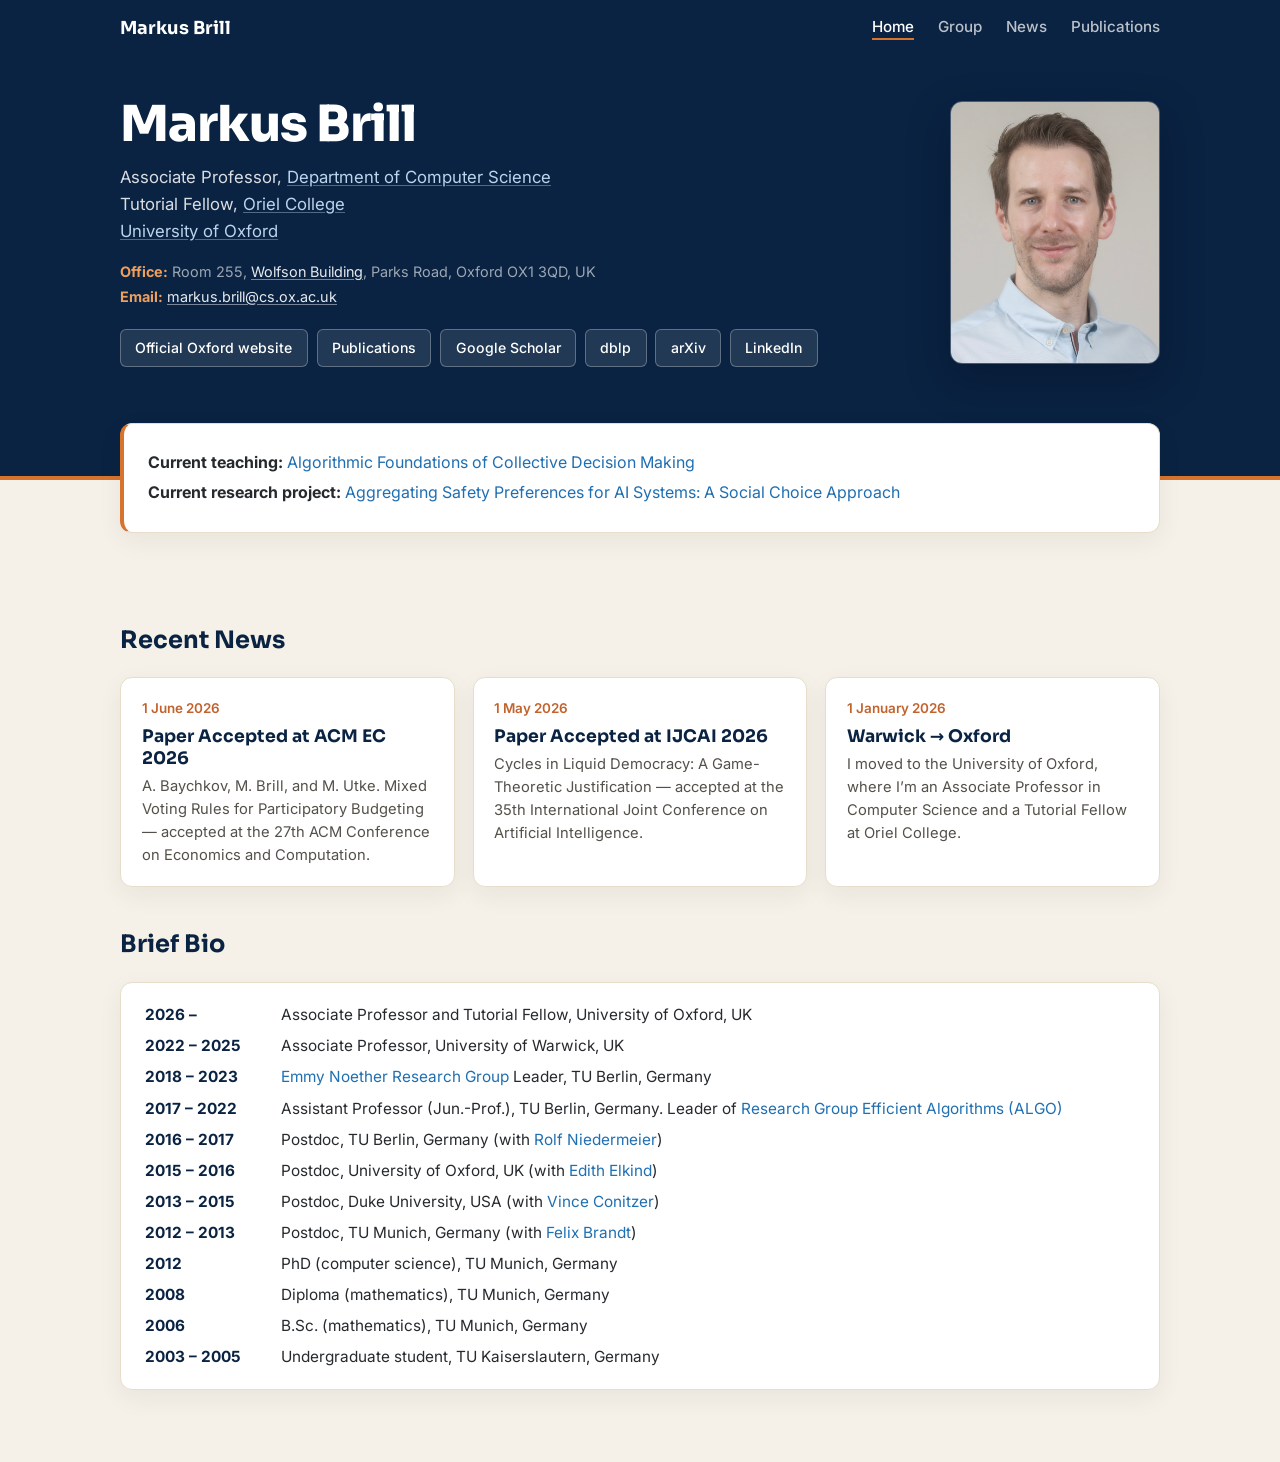
==== docs/index.html @ dfdf8397 "initial website" ====
<!DOCTYPE html>
<html lang="en">
<head>
<meta charset="utf-8">
<meta name="viewport" content="width=device-width, initial-scale=1">
<title>Markus Brill — University of Oxford</title>
<link rel="preconnect" href="https://fonts.googleapis.com"><link rel="preconnect" href="https://fonts.gstatic.com" crossorigin><link href="https://fonts.googleapis.com/css2?family=Sora:wght@600;700;800&family=Inter:wght@400;500;600&display=swap" rel="stylesheet">
<link rel="stylesheet" href="styles.css">
</head>
<body>
<nav class="navbar"><div class="nav-inner"><a class="brand" href="index.html">Markus Brill</a><div class="navlinks"><a class="active" href="index.html">Home</a><a class="" href="group.html">Group</a><a class="" href="news.html">News</a><a class="" href="publications.html">Publications</a></div></div></nav>

<header class="hero-band">
  <div class="hero-inner">
    <div class="hero-text">
      <h1>Markus Brill</h1>
      <p class="aff">Associate Professor, <a href="https://www.cs.ox.ac.uk">Department of Computer Science</a><br>
      Tutorial Fellow, <a href="https://www.oriel.ox.ac.uk">Oriel College</a><br>
      <a href="https://www.ox.ac.uk">University of Oxford</a></p>
      <p class="room"><span class="lab">Office:</span> Room 255, <a href="https://www.cs.ox.ac.uk/aboutus/directions.html">Wolfson Building</a>, Parks Road, Oxford OX1 3QD, UK</p>
      <p class="email"><span class="lab">Email:</span> <a href="mailto:markus.brill@cs.ox.ac.uk">markus.brill@cs.ox.ac.uk</a></p>
      <div class="chips">
        <a href="https://www.cs.ox.ac.uk/people/markus.brill/">Official Oxford website</a>
        <a href="publications.html">Publications</a>
        <a href="http://scholar.google.de/citations?user=LeFkVsYAAAAJ&amp;hl=de">Google Scholar</a>
        <a href="http://dblp.uni-trier.de/pers/hd/b/Brill:Markus">dblp</a>
        <a href="https://arxiv.org/search/?query=Brill%2C+Markus&amp;searchtype=all&amp;abstracts=show&amp;order=-announced_date_first&amp;size=50">arXiv</a>
        <a href="https://www.linkedin.com/in/markus-brill-9b841439/">LinkedIn</a>
      </div>
    </div>
    <img class="hero-photo" src="assets/images/home/markus.jpg" alt="Markus Brill">
  </div>
</header>

<section class="current-seam"><div class="current-inner">
  <div class="card current">
    <p><strong>Current teaching:</strong> <a href="https://www.cs.ox.ac.uk/teaching/courses/AFCDM/">Algorithmic Foundations of Collective Decision Making</a></p>
    <p><strong>Current research project:</strong> <a href="https://sites.google.com/view/sc4ai/projects/aspai">Aggregating Safety Preferences for AI Systems: A Social Choice Approach</a></p>
  </div>
</div></section>

<main class="wrap">
  <h2>Recent News</h2>
  <div class="news">
    <article>
      <span class="date">1 June 2026</span>
      <h3><a href="news.html">Paper Accepted at ACM EC 2026</a></h3>
      <p>A. Baychkov, M. Brill, and M. Utke. Mixed Voting Rules for Participatory Budgeting — accepted at the 27th ACM Conference on Economics and Computation.</p>
    </article>
    <article>
      <span class="date">1 May 2026</span>
      <h3><a href="news.html">Paper Accepted at IJCAI 2026</a></h3>
      <p>Cycles in Liquid Democracy: A Game-Theoretic Justification — accepted at the 35th International Joint Conference on Artificial Intelligence.</p>
    </article>
    <article>
      <span class="date">1 January 2026</span>
      <h3><a href="news.html">Warwick → Oxford</a></h3>
      <p>I moved to the University of Oxford, where I’m an Associate Professor in Computer Science and a Tutorial Fellow at Oriel College.</p>
    </article>
  </div>

  <h2>Brief Bio</h2>
  <div class="card">
    <ul class="bio">
      <li><span class="yrs">2026 –</span><span>Associate Professor and Tutorial Fellow, University of Oxford, UK</span></li>
      <li><span class="yrs">2022 – 2025</span><span>Associate Professor, University of Warwick, UK</span></li>
      <li><span class="yrs">2018 – 2023</span><span><a href="fid.html">Emmy Noether Research Group</a> Leader, TU Berlin, Germany</span></li>
      <li><span class="yrs">2017 – 2022</span><span>Assistant Professor (Jun.-Prof.), TU Berlin, Germany. Leader of <a href="https://www.tu.berlin/en/algo">Research Group Efficient Algorithms (ALGO)</a></span></li>
      <li><span class="yrs">2016 – 2017</span><span>Postdoc, TU Berlin, Germany (with <a href="https://www.tu.berlin/akt/ueber-uns/leitung/rolf-niedermeier">Rolf Niedermeier</a>)</span></li>
      <li><span class="yrs">2015 – 2016</span><span>Postdoc, University of Oxford, UK (with <a href="https://www.cs.ox.ac.uk/people/edith.elkind/">Edith Elkind</a>)</span></li>
      <li><span class="yrs">2013 – 2015</span><span>Postdoc, Duke University, USA (with <a href="http://www.cs.duke.edu/~conitzer/">Vince Conitzer</a>)</span></li>
      <li><span class="yrs">2012 – 2013</span><span>Postdoc, TU Munich, Germany (with <a href="http://dss.in.tum.de/staff/brandt.html">Felix Brandt</a>)</span></li>
      <li><span class="yrs">2012</span><span>PhD (computer science), TU Munich, Germany</span></li>
      <li><span class="yrs">2008</span><span>Diploma (mathematics), TU Munich, Germany</span></li>
      <li><span class="yrs">2006</span><span>B.Sc. (mathematics), TU Munich, Germany</span></li>
      <li><span class="yrs">2003 – 2005</span><span>Undergraduate student, TU Kaiserslautern, Germany</span></li>
    </ul>
  </div>
</main>
</body>
</html>
---- docs/styles.css ----
/* ===========================================================================
   markus-brill.de — "Banner Navy" theme (plain static HTML)
   navy = structure/identity · orange = current/news · blue = links.
   Background warm cream, never white. Headings: Sora. Body: Inter.
   Fonts are loaded via a <link> in each page's <head>.
   =========================================================================== */

:root {
  --navy: #0A2342;
  --orange: #D6742E;
  --orange-text: #C2622D;   /* orange on light backgrounds */
  --orange-lt: #EE9F5C;     /* orange on the navy banner */
  --blue: #1f6fb2;          /* links */
  --cream: #F5F1E8;
  --card: #ffffff;
  --ink: #262a2e;
  --muted: #6f6757;
  --line: #e7ddcb;
  --soft: #f3eee3;
}

* { box-sizing: border-box; margin: 0; padding: 0; }
img { max-width: 100%; display: block; }
ul { list-style: none; }

body {
  background: var(--cream);
  color: var(--ink);
  font-family: Inter, system-ui, -apple-system, sans-serif;
  font-size: 16px;
  line-height: 1.62;
  -webkit-font-smoothing: antialiased;
}

a { color: var(--blue); text-decoration: none; }
a:hover { text-decoration: underline; }

/* ---- Navbar (navy, brand left, links right) ------------------------------- */
.navbar { background: var(--navy); }
.nav-inner {
  max-width: 1080px; margin: 0 auto; padding: 1.05rem 1.25rem;
  display: flex; justify-content: space-between; align-items: center; gap: 1rem;
}
.brand { font: 700 1.12rem Sora, system-ui, sans-serif; color: #fff; }
.brand:hover { text-decoration: none; color: #fff; }
.navlinks { display: flex; gap: 1.5rem; flex-wrap: wrap; }
.navlinks a { color: rgba(255,255,255,.72); font: 500 0.95rem Inter, sans-serif; }
.navlinks a:hover { color: #fff; text-decoration: none; }
.navlinks a.active { color: #fff; border-bottom: 2px solid var(--orange); padding-bottom: 2px; }

/* ---- Headings & content links --------------------------------------------- */
h1, h2, h3, h4 { font-family: Sora, system-ui, sans-serif; color: var(--navy); }
h1 { font-weight: 800; letter-spacing: -0.02em; }
h2 { font-weight: 700; font-size: 1.5rem; margin: 2.4rem 0 1.1rem; }
/* Publications page only: section headings in blue, with a back-to-top arrow */
.pubs h2 { color: var(--blue); display: flex; align-items: baseline; justify-content: space-between; gap: 1rem; }
.toplink { font-size: 0.85rem; font-weight: 600; color: var(--muted); text-decoration: none; }
.toplink:hover { color: var(--orange-text); text-decoration: none; }
h3 { font-weight: 700; }

/* ---- Content wrapper ------------------------------------------------------- */
.wrap { max-width: 1080px; margin: 0 auto; padding: 1.6rem 1.25rem 4.5rem; }
.wrap p { margin: 0.7rem 0; }
/* Lists in content (non-publications): orange square bullets, spaced entries. */
.wrap:not(.pubs) ul:not(.bio) { list-style: none; padding-left: 0; margin: 0.6rem 0 1.4rem; }
.wrap:not(.pubs) ul:not(.bio) li { position: relative; padding-left: 1.3em; margin: 0 0 0.85rem; line-height: 1.6; }
.wrap:not(.pubs) ul:not(.bio) li::before { content: ""; position: absolute; left: 0; top: 0.5em; width: 0.5em; height: 0.5em; background: var(--orange-text); }

/* Publications page: each entry is a card; conference cards carry a venue badge. */
.pubs ul { list-style: none; padding-left: 0; margin: 0.4rem 0 1.8rem; }
.pubs li {
  background: var(--card); border: 1px solid var(--line); border-left: 3px solid var(--orange);
  border-radius: 8px; padding: 0.85rem 1.05rem; margin: 0 0 0.7rem;
  box-shadow: 0 3px 10px rgba(40,40,40,.04); line-height: 1.55;
}
.pub-tags { display: flex; flex-wrap: wrap; gap: 0.4rem; margin: 0 0 0.5rem; }
.pub-badge {
  display: inline-block; background: var(--navy); color: #fff;
  font: 700 0.72rem Sora, system-ui, sans-serif; letter-spacing: 0.02em;
  padding: 0.12rem 0.55rem; border-radius: 5px;
}
.pub-badge.new { background: var(--orange); }

/* Publications top: profile links (blue, external ↗) + section jumps (orange) */
.pub-top { margin: 0.4rem 0 1.8rem; }
.pub-top .cap { font-size: 0.78rem; font-weight: 600; text-transform: uppercase; letter-spacing: 0.08em; color: var(--muted); margin: 1rem 0 0.5rem; }
.pub-top .cap:first-child { margin-top: 0; }
.link-row { display: flex; flex-wrap: wrap; gap: 0.55rem; }
.link-row a { display: inline-flex; align-items: center; gap: 0.4em; padding: 0.42rem 0.9rem; border-radius: 999px; font-weight: 600; font-size: 0.92rem; border: 1.5px solid; }
.link-row.ext a { border-color: var(--orange); color: var(--orange-text); }
.link-row.ext a:hover { background: #fbeee3; text-decoration: none; }
.link-row.int a { border-color: var(--blue); color: var(--blue); }
.link-row.int a:hover { background: #eaf2fa; text-decoration: none; }
.link-row .ar { font-size: 0.85em; }

/* Reference-link pills at the end of publication entries (link / pdf / arXiv …) */
a.ref { display: inline-block; background: var(--blue); color: #fff; font-size: 0.78rem; font-weight: 600;
  line-height: 1.45; padding: 0.05rem 0.5rem; border-radius: 5px; margin: 0 0.18rem 0.18rem 0;
  text-decoration: none; vertical-align: baseline; }
a.ref:hover { background: #18567f; color: #fff; text-decoration: none; }
.wrap img { border-radius: 8px; margin: 1rem 0; }
/* Small right-floated thumbnail for legacy page images (fid, workshop) */
.wrap img.page-thumb { float: right; width: 200px; max-width: 40%; margin: 0.25rem 0 1rem 1.75rem; border: 1px solid var(--line); }

/* ===========================================================================
   Homepage hero (full-width navy band, flush under the navbar)
   =========================================================================== */
.hero-band { background: var(--navy); color: #fff; }
.hero-inner {
  max-width: 1080px; margin: 0 auto; padding: 2.6rem 1.25rem 2rem;
  display: grid; grid-template-columns: minmax(0, 1fr) 210px; gap: 2.4rem; align-items: center;
}
.hero-band h1 { color: #fff; font-size: 3.1rem; line-height: 1.05; margin: 0 0 0.85rem; }
.hero-band .aff { color: rgba(255,255,255,.85); line-height: 1.62; font-size: 1.05rem; margin-bottom: 0.9rem; }
.hero-band .aff a { color: #bcd4ec; text-decoration: underline; text-decoration-color: rgba(188,212,236,.4); text-underline-offset: 2px; }
.hero-band .aff a:hover { color: #fff; text-decoration-color: #fff; }
.hero-band .room, .hero-band .email { color: rgba(255,255,255,.6); font-size: 0.9rem; margin: 0.1rem 0; }
.hero-band .email { margin-bottom: 1.3rem; }
.hero-band .lab { color: var(--orange-lt); font-weight: 700; }
.hero-band .room a, .hero-band .email a { color: rgba(255,255,255,.9); text-decoration: underline; text-decoration-color: rgba(255,255,255,.45); text-underline-offset: 2px; }
.hero-band .room a:hover, .hero-band .email a:hover { color: #fff; text-decoration-color: #fff; }
.hero-photo {
  width: 210px; aspect-ratio: 4 / 5; object-fit: cover; object-position: center 18%;
  border-radius: 12px; border: 1px solid rgba(255,255,255,.25); box-shadow: 0 16px 40px rgba(5,15,35,.4);
}
.chips { display: flex; flex-wrap: wrap; gap: 0.55rem; }
.chips a {
  background: rgba(255,255,255,.1); border: 1px solid rgba(255,255,255,.28); color: #fff;
  padding: 0.42rem 0.9rem; border-radius: 6px; font-size: 0.88rem; font-weight: 500; transition: .15s;
}
.chips a:hover { background: rgba(214,116,46,.9); border-color: var(--orange); text-decoration: none; }

/* ---- Seam band: current card straddles the navy/cream boundary ------------ */
.current-seam {
  padding: 1.5rem 0;
  background: linear-gradient(to bottom,
    var(--navy) calc(50% - 2px),
    var(--orange) calc(50% - 2px),
    var(--orange) calc(50% + 2px),
    var(--cream) calc(50% + 2px));
}
.current-inner { max-width: 1080px; margin: 0 auto; padding: 0 1.25rem; }
.card {
  background: var(--card); border: 1px solid var(--line); border-radius: 12px;
  box-shadow: 0 8px 26px rgba(40,40,40,.06); padding: 1.3rem 1.5rem;
}
.current { border-left: 4px solid var(--orange); }
.current p { margin: 0.3rem 0; }

/* ---- Homepage "Recent News": three cards side by side --------------------- */
.news { display: grid; grid-template-columns: repeat(3, 1fr); gap: 1.1rem; margin-top: 0.4rem; }
.news article {
  background: var(--card); border: 1px solid var(--line); border-radius: 12px;
  box-shadow: 0 8px 26px rgba(40,40,40,.06); padding: 1.2rem 1.3rem;
}
.news .date { color: var(--orange-text); font-size: 0.84rem; font-weight: 600; display: block; margin-bottom: 0.35rem; }
.news h3 { font: 700 1.08rem Sora, system-ui, sans-serif; color: var(--navy); margin: 0 0 0.4rem; }
.news h3 a { color: var(--navy); }
.news p { font-size: 0.92rem; color: #54504a; line-height: 1.55; margin: 0; }

/* ---- Brief bio (year | description grid) ---------------------------------- */
.bio { display: grid; gap: 0.5rem; }
.bio li { display: grid; grid-template-columns: 120px 1fr; gap: 1rem; font-size: 0.96rem; line-height: 1.5; }
.yrs { font-weight: 700; color: var(--navy); white-space: nowrap; }

/* ===========================================================================
   Inner-page title banner (slim navy band, orange underline)
   =========================================================================== */
.page-head { background: var(--navy); border-bottom: 4px solid var(--orange); }
.page-head-inner { max-width: 1080px; margin: 0 auto; padding: 1.7rem 1.25rem; }
.page-head h1 { color: #fff; font: 700 2.3rem/1.05 Sora, system-ui, sans-serif; letter-spacing: -0.01em; }

/* ===========================================================================
   News page (one page, all items, newest first)
   =========================================================================== */
.news-item {
  display: grid; grid-template-columns: minmax(0, 1fr) auto; gap: 1.25rem 1.5rem;
  align-items: start; padding: 1.5rem 0 1.7rem; border-bottom: 1px solid var(--line);
}
.news-main h2 { margin: 0 0 0.15rem; font-size: 1.3rem; }
.news-main > p:first-of-type { margin: 0 0 0.6rem; color: var(--orange-text); font-weight: 600; }
.news-aside { display: flex; flex-wrap: wrap; justify-content: flex-end; align-content: flex-start; gap: 0.65rem; padding-top: 0.4rem; max-width: 440px; }
.news-aside p { display: flex; flex-wrap: wrap; justify-content: flex-end; gap: 0.65rem; margin: 0; }
.news-aside img { width: auto; max-width: 210px; max-height: 110px; object-fit: contain; margin: 0; }
.news-aside img.large, .news-aside .large img { max-width: 420px; max-height: 220px; }

/* ===========================================================================
   Group page
   =========================================================================== */
.people-grid { display: grid; grid-template-columns: repeat(auto-fit, minmax(180px, 1fr)); gap: 1.5rem; margin: 1rem 0 2rem; }
.person-card { text-align: center; }
.person-card img { width: 100%; aspect-ratio: 1 / 1; object-fit: cover; border: 1px solid var(--line); border-radius: 10px; margin: 0 0 0.75rem; }
.person-card p { margin: 0.25rem 0; }

/* ---- Responsive ----------------------------------------------------------- */
@media (max-width: 720px) {
  .hero-inner { grid-template-columns: 1fr; gap: 1.5rem; }
  .hero-photo { order: -1; width: 170px; }
  .hero-band h1 { font-size: 2.5rem; }
  .news { grid-template-columns: 1fr; }
  .news-item { grid-template-columns: 1fr; gap: 0.75rem; }
  .news-aside, .news-aside p { justify-content: flex-start; }
  .news-aside img { max-width: 150px; }
  .news-aside img.large, .news-aside .large img { max-width: 70vw; max-height: none; }
  .bio li { grid-template-columns: 1fr; gap: 0.1rem; }
  .wrap img.page-thumb { float: none; width: 60%; margin: 1rem 0; }
}
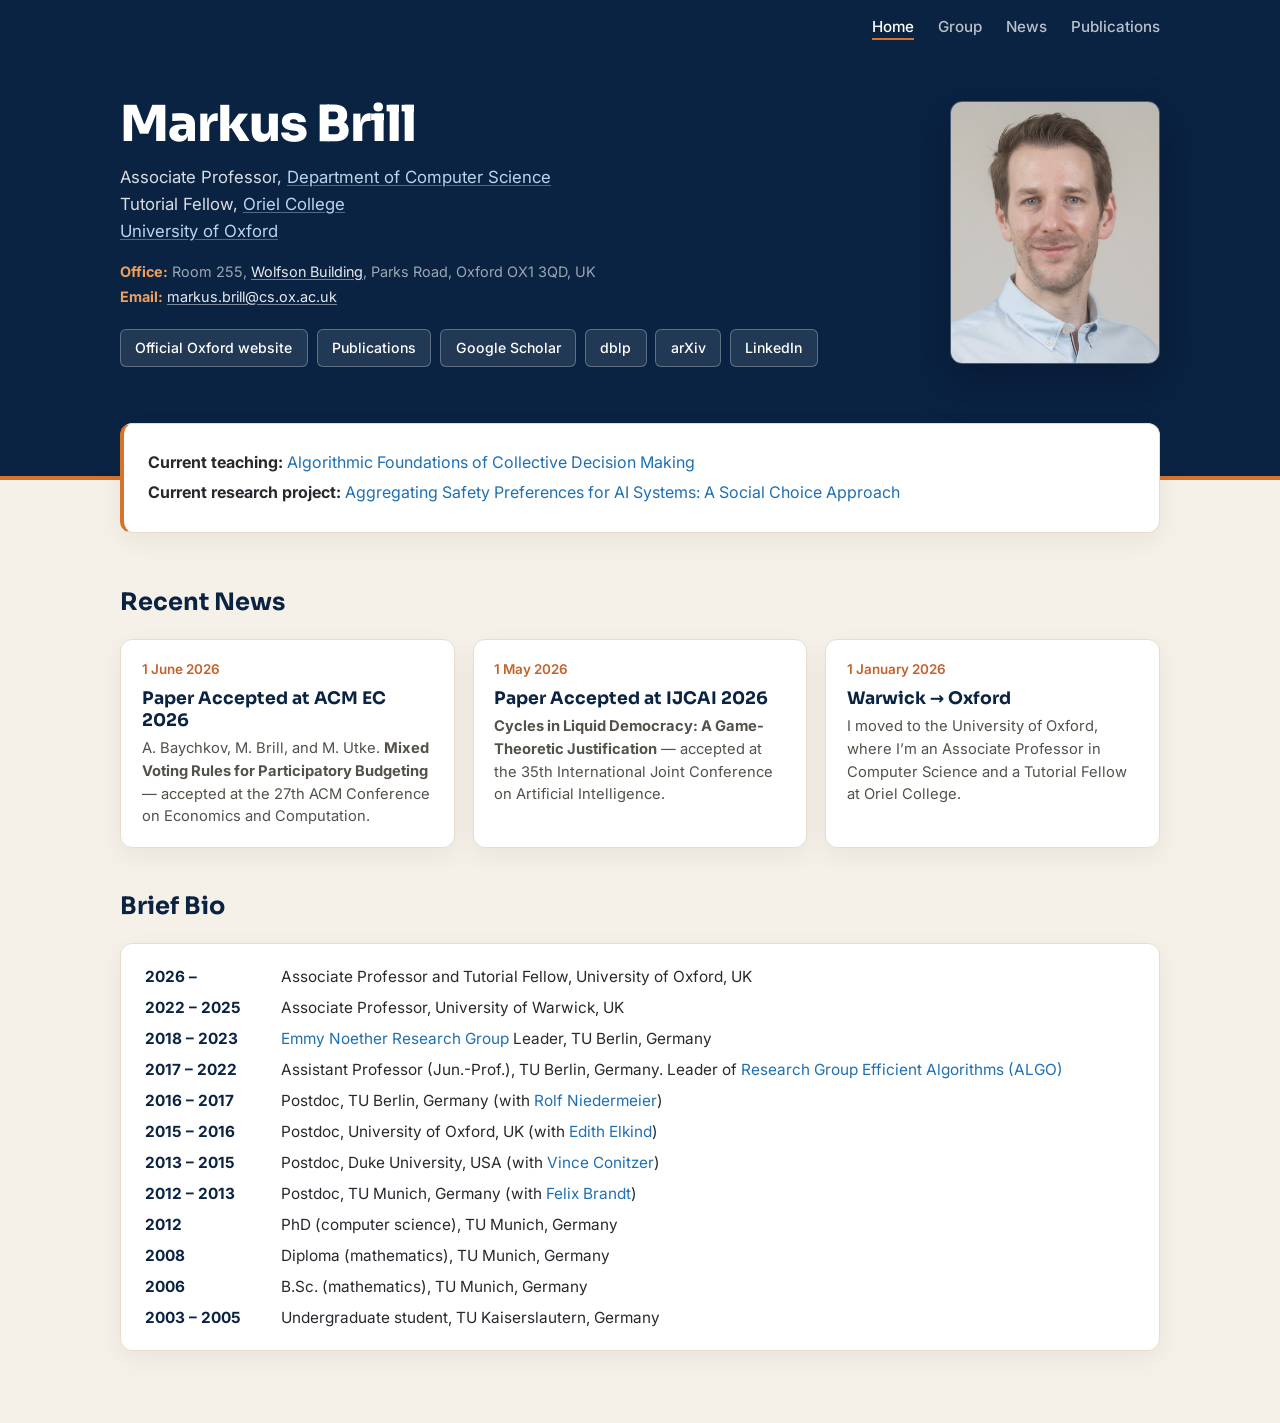
==== commit eb8f8ee2: "update" ====
--- a/docs/index.html
+++ b/docs/index.html
@@ -6,9 +6,12 @@
 <title>Markus Brill — University of Oxford</title>
 <link rel="preconnect" href="https://fonts.googleapis.com"><link rel="preconnect" href="https://fonts.gstatic.com" crossorigin><link href="https://fonts.googleapis.com/css2?family=Sora:wght@600;700;800&family=Inter:wght@400;500;600&display=swap" rel="stylesheet">
 <link rel="stylesheet" href="styles.css">
+<link rel="icon" href="favicon.ico" sizes="any">
+<link rel="icon" href="favicon.svg" type="image/svg+xml">
+<link rel="apple-touch-icon" href="apple-touch-icon.png">
 </head>
 <body>
-<nav class="navbar"><div class="nav-inner"><a class="brand" href="index.html">Markus Brill</a><div class="navlinks"><a class="active" href="index.html">Home</a><a class="" href="group.html">Group</a><a class="" href="news.html">News</a><a class="" href="publications.html">Publications</a></div></div></nav>
+<nav class="navbar"><div class="nav-inner nav-inner--home"><div class="navlinks"><a class="active" href="index.html">Home</a><a class="" href="group.html">Group</a><a class="" href="news.html">News</a><a class="" href="publications.html">Publications</a></div></div></nav>
 
 <header class="hero-band">
   <div class="hero-inner">
@@ -45,12 +48,12 @@
     <article>
       <span class="date">1 June 2026</span>
       <h3><a href="news.html">Paper Accepted at ACM EC 2026</a></h3>
-      <p>A. Baychkov, M. Brill, and M. Utke. Mixed Voting Rules for Participatory Budgeting — accepted at the 27th ACM Conference on Economics and Computation.</p>
+      <p>A. Baychkov, M. Brill, and M. Utke. <strong>Mixed Voting Rules for Participatory Budgeting</strong> — accepted at the 27th ACM Conference on Economics and Computation.</p>
     </article>
     <article>
       <span class="date">1 May 2026</span>
       <h3><a href="news.html">Paper Accepted at IJCAI 2026</a></h3>
-      <p>Cycles in Liquid Democracy: A Game-Theoretic Justification — accepted at the 35th International Joint Conference on Artificial Intelligence.</p>
+      <p><strong>Cycles in Liquid Democracy: A Game-Theoretic Justification</strong> — accepted at the 35th International Joint Conference on Artificial Intelligence.</p>
     </article>
     <article>
       <span class="date">1 January 2026</span>
--- a/docs/styles.css
+++ b/docs/styles.css
@@ -47,6 +47,8 @@
 .navlinks a { color: rgba(255,255,255,.72); font: 500 0.95rem Inter, sans-serif; }
 .navlinks a:hover { color: #fff; text-decoration: none; }
 .navlinks a.active { color: #fff; border-bottom: 2px solid var(--orange); padding-bottom: 2px; }
+/* Homepage omits the brand (name already shown in the hero); keep links right-aligned */
+.nav-inner--home { justify-content: flex-end; }
 
 /* ---- Headings & content links --------------------------------------------- */
 h1, h2, h3, h4 { font-family: Sora, system-ui, sans-serif; color: var(--navy); }
@@ -147,6 +149,10 @@
 .current { border-left: 4px solid var(--orange); }
 .current p { margin: 0.3rem 0; }
 
+/* Tighten the gap between the current-teaching card and "Recent News" (homepage only) */
+.current-seam + main { padding-top: 0.6rem; }
+.current-seam + main > h2:first-child { margin-top: 1rem; }
+
 /* ---- Homepage "Recent News": three cards side by side --------------------- */
 .news { display: grid; grid-template-columns: repeat(3, 1fr); gap: 1.1rem; margin-top: 0.4rem; }
 .news article {
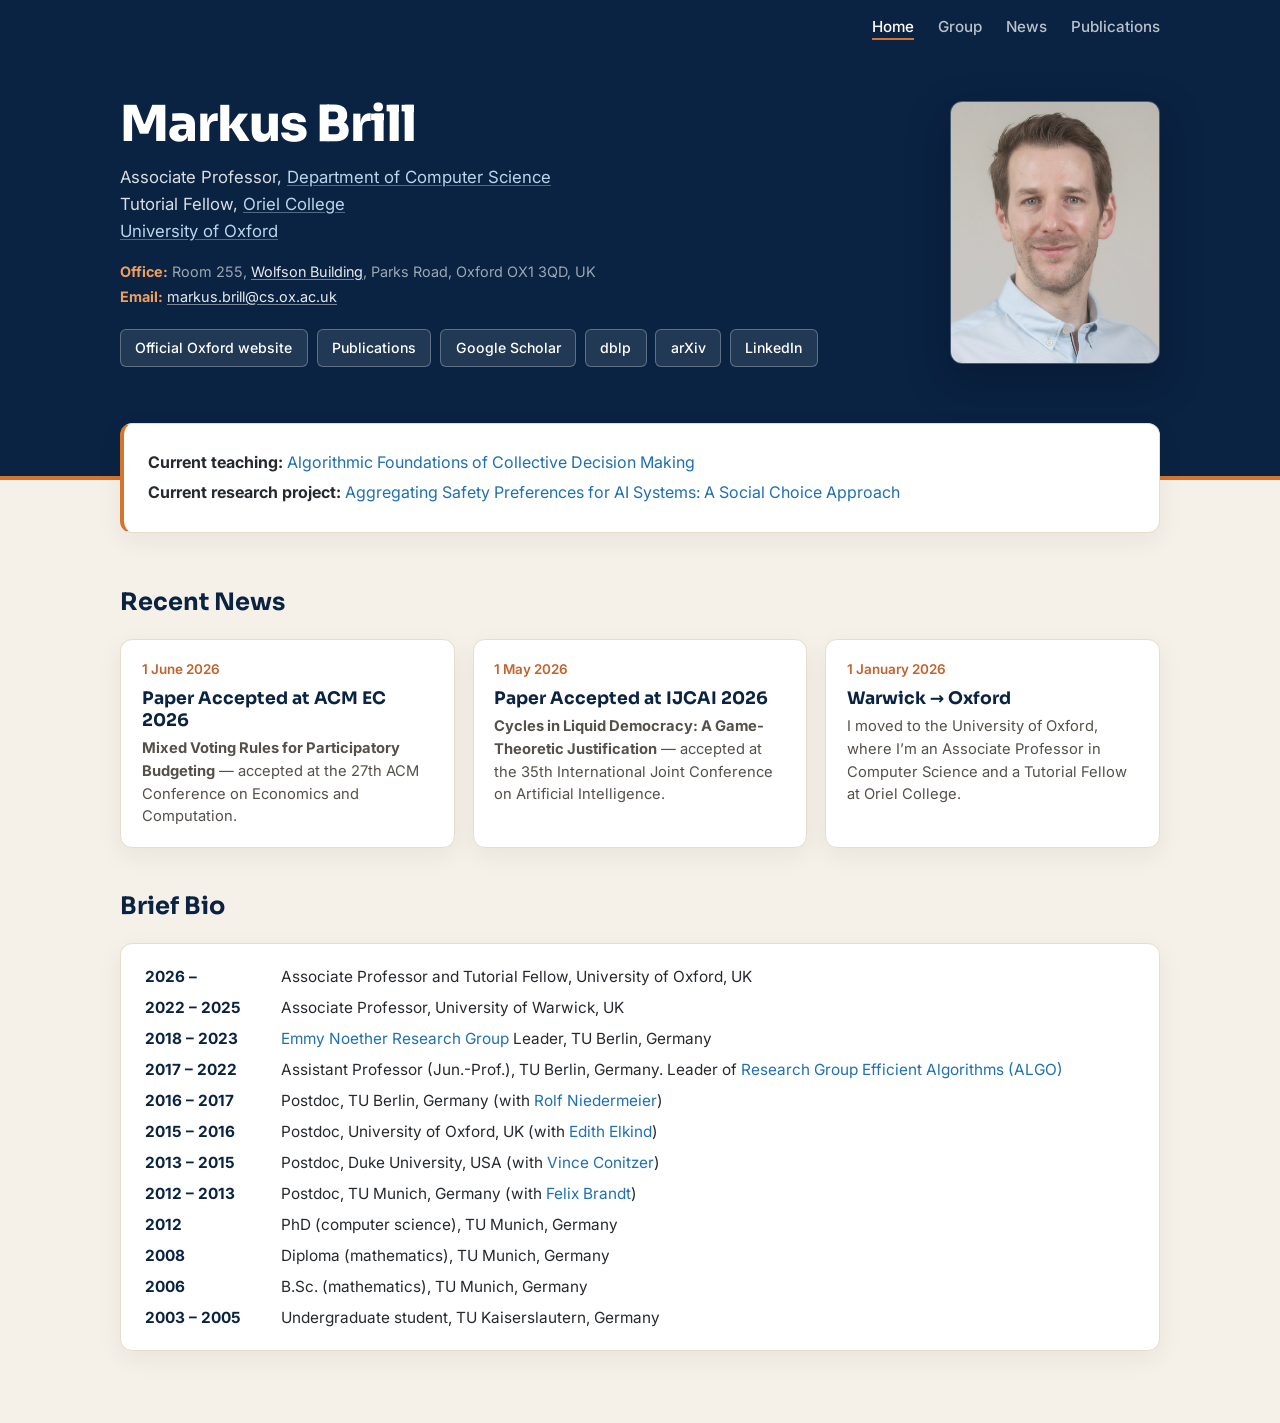
==== commit 0204c3d1: "update" ====
--- a/docs/index.html
+++ b/docs/index.html
@@ -48,7 +48,7 @@
     <article>
       <span class="date">1 June 2026</span>
       <h3><a href="news.html">Paper Accepted at ACM EC 2026</a></h3>
-      <p>A. Baychkov, M. Brill, and M. Utke. <strong>Mixed Voting Rules for Participatory Budgeting</strong> — accepted at the 27th ACM Conference on Economics and Computation.</p>
+      <p><strong>Mixed Voting Rules for Participatory Budgeting</strong> — accepted at the 27th ACM Conference on Economics and Computation.</p>
     </article>
     <article>
       <span class="date">1 May 2026</span>
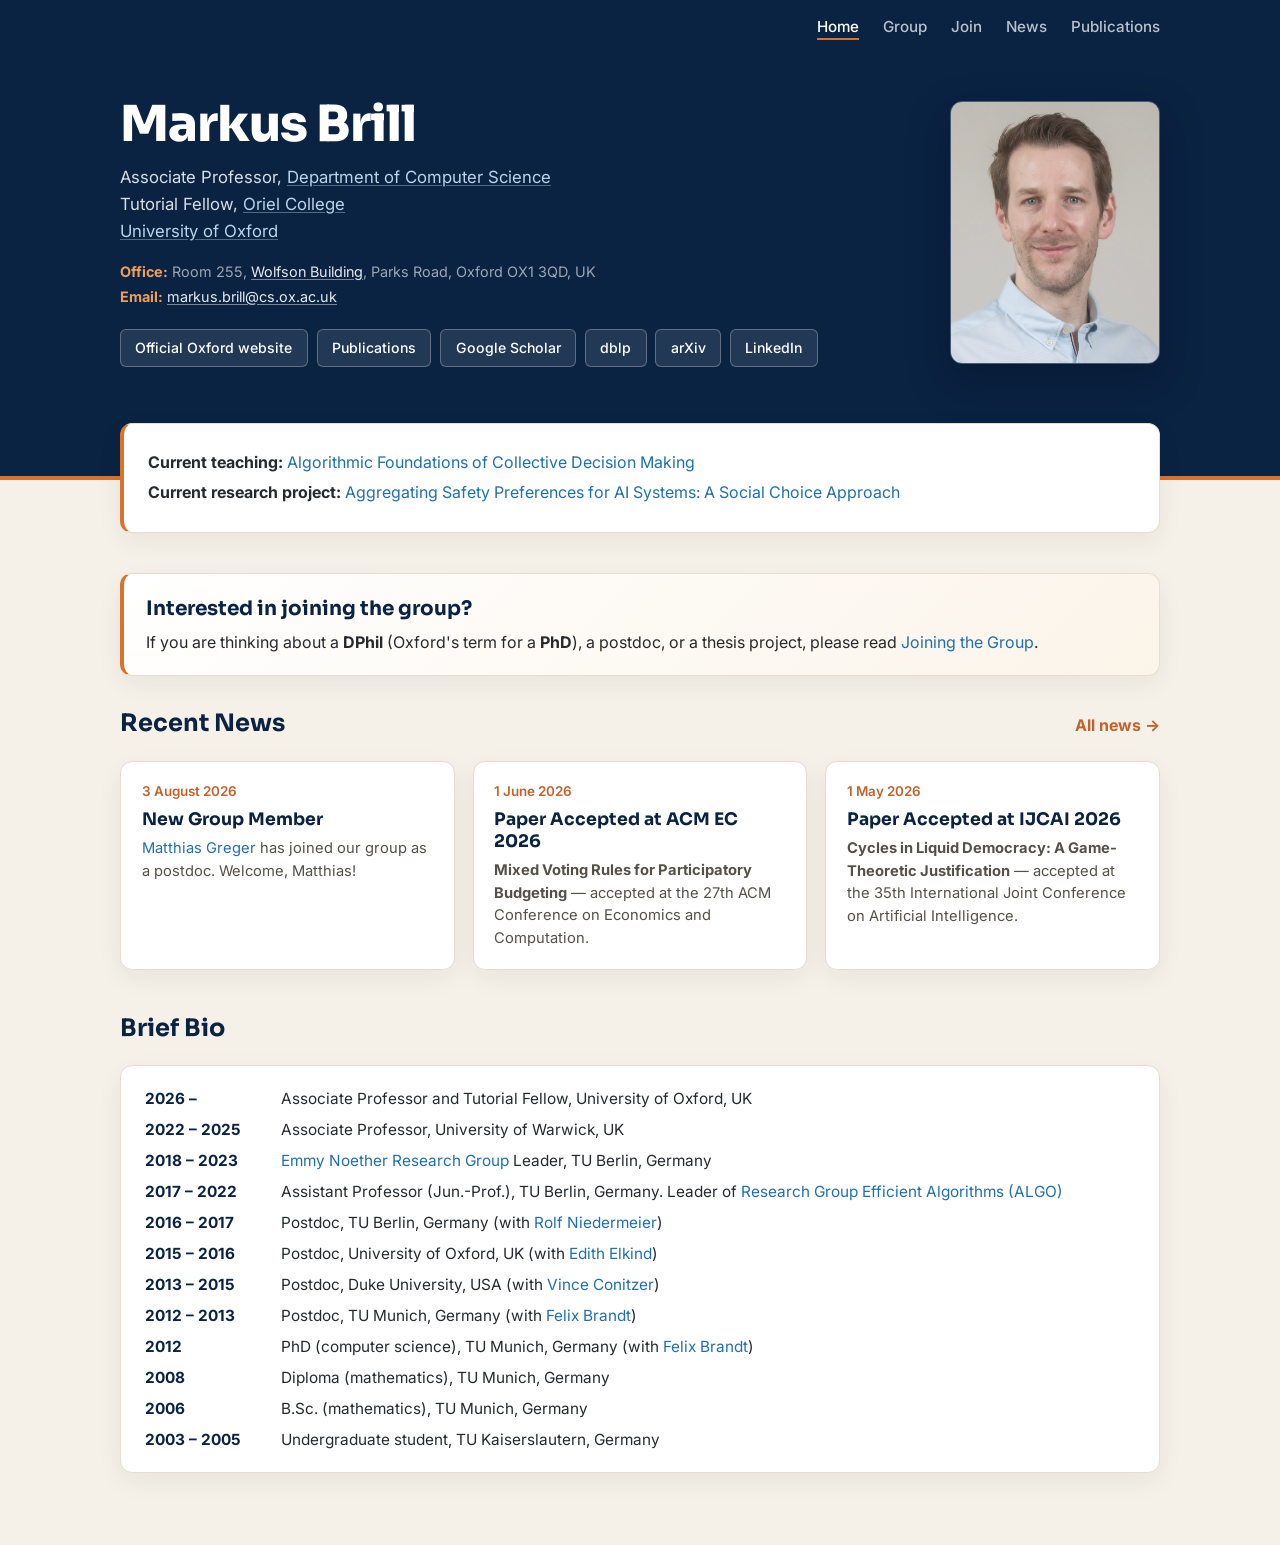
==== commit 39895cae: "update (join page)" ====
--- a/docs/index.html
+++ b/docs/index.html
@@ -11,7 +11,7 @@
 <link rel="apple-touch-icon" href="apple-touch-icon.png">
 </head>
 <body>
-<nav class="navbar"><div class="nav-inner nav-inner--home"><div class="navlinks"><a class="active" href="index.html">Home</a><a class="" href="group.html">Group</a><a class="" href="news.html">News</a><a class="" href="publications.html">Publications</a></div></div></nav>
+<nav class="navbar"><div class="nav-inner nav-inner--home"><div class="navlinks"><a class="active" href="index.html">Home</a><a class="" href="group.html">Group</a><a class="" href="join.html">Join</a><a class="" href="news.html">News</a><a class="" href="publications.html">Publications</a></div></div></nav>
 
 <header class="hero-band">
   <div class="hero-inner">
@@ -43,8 +43,22 @@
 </div></section>
 
 <main class="wrap">
-  <h2>Recent News</h2>
+  <section class="join-callout" aria-labelledby="join-home-title">
+    <div>
+      <h2 id="join-home-title">Interested in joining the group?</h2>
+      <p>If you are thinking about a <strong>DPhil</strong> (Oxford's term for a <strong>PhD</strong>), a postdoc, or a thesis project, please read <a href="join.html">Joining the Group</a>.</p>
+    </div>
+  </section>
+  <div class="section-heading-row">
+    <h2>Recent News</h2>
+    <a class="news-archive-link" href="news.html">All news <span aria-hidden="true">→</span></a>
+  </div>
   <div class="news">
+    <article>
+      <span class="date">3 August 2026</span>
+      <h3><a href="news.html#new-group-member-matthias-greger">New Group Member</a></h3>
+      <p><a href="https://matthias-greger.de">Matthias Greger</a> has joined our group as a postdoc. Welcome, Matthias!</p>
+    </article>
     <article>
       <span class="date">1 June 2026</span>
       <h3><a href="news.html">Paper Accepted at ACM EC 2026</a></h3>
@@ -54,11 +68,6 @@
       <span class="date">1 May 2026</span>
       <h3><a href="news.html">Paper Accepted at IJCAI 2026</a></h3>
       <p><strong>Cycles in Liquid Democracy: A Game-Theoretic Justification</strong> — accepted at the 35th International Joint Conference on Artificial Intelligence.</p>
-    </article>
-    <article>
-      <span class="date">1 January 2026</span>
-      <h3><a href="news.html">Warwick → Oxford</a></h3>
-      <p>I moved to the University of Oxford, where I’m an Associate Professor in Computer Science and a Tutorial Fellow at Oriel College.</p>
     </article>
   </div>
 
@@ -73,7 +82,7 @@
       <li><span class="yrs">2015 – 2016</span><span>Postdoc, University of Oxford, UK (with <a href="https://www.cs.ox.ac.uk/people/edith.elkind/">Edith Elkind</a>)</span></li>
       <li><span class="yrs">2013 – 2015</span><span>Postdoc, Duke University, USA (with <a href="http://www.cs.duke.edu/~conitzer/">Vince Conitzer</a>)</span></li>
       <li><span class="yrs">2012 – 2013</span><span>Postdoc, TU Munich, Germany (with <a href="http://dss.in.tum.de/staff/brandt.html">Felix Brandt</a>)</span></li>
-      <li><span class="yrs">2012</span><span>PhD (computer science), TU Munich, Germany</span></li>
+      <li><span class="yrs">2012</span><span>PhD (computer science), TU Munich, Germany (with <a href="http://dss.in.tum.de/staff/brandt.html">Felix Brandt</a>)</span></li>
       <li><span class="yrs">2008</span><span>Diploma (mathematics), TU Munich, Germany</span></li>
       <li><span class="yrs">2006</span><span>B.Sc. (mathematics), TU Munich, Germany</span></li>
       <li><span class="yrs">2003 – 2005</span><span>Undergraduate student, TU Kaiserslautern, Germany</span></li>
--- a/docs/styles.css
+++ b/docs/styles.css
@@ -149,11 +149,36 @@
 .current { border-left: 4px solid var(--orange); }
 .current p { margin: 0.3rem 0; }
 
-/* Tighten the gap between the current-teaching card and "Recent News" (homepage only) */
-.current-seam + main { padding-top: 0.6rem; }
-.current-seam + main > h2:first-child { margin-top: 1rem; }
+/* ---- Prominent links to the Joining the Group page ------------------------ */
+.join-callout {
+  background: linear-gradient(135deg, var(--card), #fbf4e9);
+  border: 1px solid var(--line); border-left: 4px solid var(--orange); border-radius: 12px;
+  box-shadow: 0 8px 26px rgba(40,40,40,.06); padding: 1.2rem 1.35rem; margin: 0 0 1.8rem;
+  display: flex; align-items: center; justify-content: space-between; gap: 1.5rem;
+}
+.join-callout h2 { margin: 0 0 0.25rem; font-size: 1.25rem; }
+.join-callout p { margin: 0; }
+.join-button {
+  display: inline-flex; align-items: center; gap: 0.45rem; flex: 0 0 auto;
+  border: 2px solid var(--orange); border-radius: 999px; background: #fbeee3; color: var(--navy);
+  padding: 0.48rem 0.9rem; font-weight: 700; font-size: 0.9rem; white-space: nowrap;
+}
+.join-button:hover { background: var(--orange); color: var(--navy); text-decoration: none; }
+.join-callout--compact { margin: 0 0 2.2rem; }
+
+/* Tighten the gap between the current-teaching card and homepage content. */
+.current-seam + main { padding-top: 1rem; }
+.current-seam + main > .join-callout { margin-top: 0; }
+.join-callout + h2 { margin-top: 1.8rem; }
 
 /* ---- Homepage "Recent News": three cards side by side --------------------- */
+.section-heading-row {
+  display: flex; align-items: baseline; justify-content: space-between; gap: 1rem;
+  margin: 2.4rem 0 1.1rem;
+}
+.join-callout + .section-heading-row { margin-top: 1.8rem; }
+.section-heading-row h2 { margin: 0; }
+.news-archive-link { color: var(--orange-text); font-weight: 700; white-space: nowrap; }
 .news { display: grid; grid-template-columns: repeat(3, 1fr); gap: 1.1rem; margin-top: 0.4rem; }
 .news article {
   background: var(--card); border: 1px solid var(--line); border-radius: 12px;
@@ -188,6 +213,8 @@
 .news-aside { display: flex; flex-wrap: wrap; justify-content: flex-end; align-content: flex-start; gap: 0.65rem; padding-top: 0.4rem; max-width: 440px; }
 .news-aside p { display: flex; flex-wrap: wrap; justify-content: flex-end; gap: 0.65rem; margin: 0; }
 .news-aside img { width: auto; max-width: 210px; max-height: 110px; object-fit: contain; margin: 0; }
+.news-aside img.portrait { width: 150px; height: 150px; max-height: none; object-fit: cover; }
+.news-aside img.portrait-contained { width: auto; height: 150px; max-height: none; object-fit: contain; }
 .news-aside img.large, .news-aside .large img { max-width: 420px; max-height: 220px; }
 
 /* ===========================================================================
@@ -198,8 +225,30 @@
 .person-card img { width: 100%; aspect-ratio: 1 / 1; object-fit: cover; border: 1px solid var(--line); border-radius: 10px; margin: 0 0 0.75rem; }
 .person-card p { margin: 0.25rem 0; }
 
+/* ===========================================================================
+   Joining the Group page
+   =========================================================================== */
+.join-page { max-width: 860px; }
+.join-jumps {
+  display: flex; align-items: center; flex-wrap: wrap; gap: 0.55rem;
+  background: var(--soft); border: 1px solid var(--line); border-radius: 10px;
+  margin: 1.1rem 0 1.3rem; padding: 0.75rem 0.9rem;
+}
+.join-jumps-label { color: var(--muted); font-size: 0.8rem; font-weight: 700; letter-spacing: 0.04em; margin-right: 0.15rem; text-transform: uppercase; }
+.join-jumps a {
+  display: inline-flex; border: 1.5px solid var(--blue); border-radius: 999px;
+  color: var(--blue); font-size: 0.86rem; font-weight: 600; padding: 0.26rem 0.68rem;
+}
+.join-jumps a:hover { background: #eaf2fa; text-decoration: none; }
+.join-page .info-callout {
+  background: var(--card); border: 1px solid var(--line); border-left: 4px solid var(--blue);
+  border-radius: 8px; margin: 1rem 0 1.5rem; padding: 0.8rem 1rem;
+}
+.join-page .last-updated { border-top: 1px solid var(--line); color: var(--muted); margin-top: 3rem; padding-top: 1rem; }
+
 /* ---- Responsive ----------------------------------------------------------- */
 @media (max-width: 720px) {
+  .navlinks { gap: 0.65rem 1rem; }
   .hero-inner { grid-template-columns: 1fr; gap: 1.5rem; }
   .hero-photo { order: -1; width: 170px; }
   .hero-band h1 { font-size: 2.5rem; }
@@ -210,4 +259,5 @@
   .news-aside img.large, .news-aside .large img { max-width: 70vw; max-height: none; }
   .bio li { grid-template-columns: 1fr; gap: 0.1rem; }
   .wrap img.page-thumb { float: none; width: 60%; margin: 1rem 0; }
-}
+  .join-callout { align-items: flex-start; flex-direction: column; gap: 0.85rem; }
+}
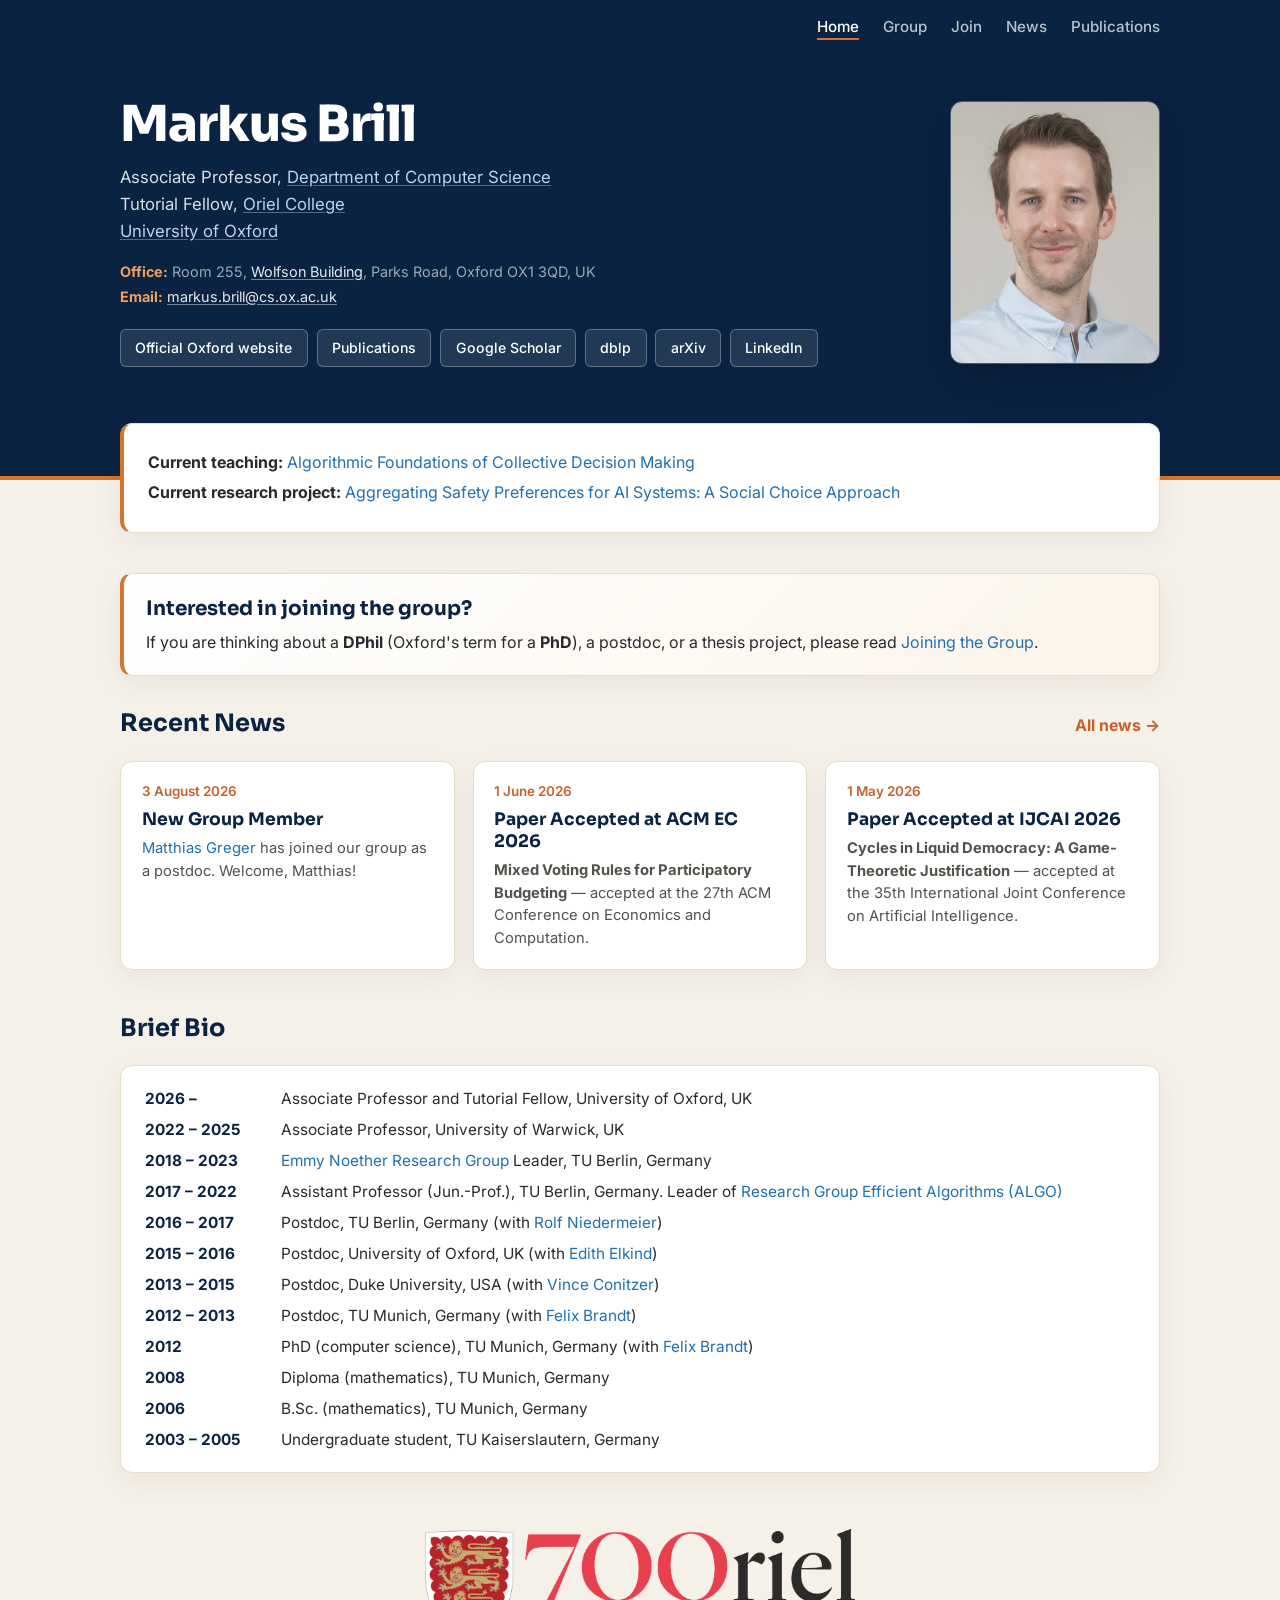
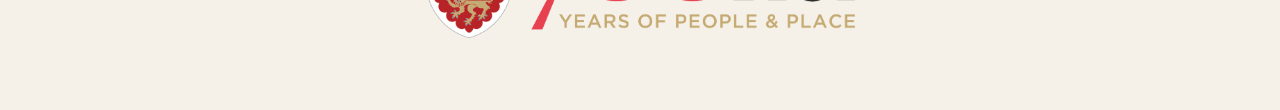
==== commit fe73a700: "update" ====
--- a/docs/index.html
+++ b/docs/index.html
@@ -88,6 +88,11 @@
       <li><span class="yrs">2003 – 2005</span><span>Undergraduate student, TU Kaiserslautern, Germany</span></li>
     </ul>
   </div>
+  <div class="home-anniversary-logo">
+    <a href="https://www.oriel.ox.ac.uk/700-years-of-oriel/" aria-label="Visit Oriel College's 700 Years of Oriel website">
+      <img src="assets/images/home/oriel-700-years.png" alt="700 Years of Oriel: Years of People and Place">
+    </a>
+  </div>
 </main>
 </body>
 </html>
--- a/docs/styles.css
+++ b/docs/styles.css
@@ -193,6 +193,9 @@
 .bio { display: grid; gap: 0.5rem; }
 .bio li { display: grid; grid-template-columns: 120px 1fr; gap: 1rem; font-size: 0.96rem; line-height: 1.5; }
 .yrs { font-weight: 700; color: var(--navy); white-space: nowrap; }
+.home-anniversary-logo { display: flex; justify-content: center; margin: 3.5rem 0 0; }
+.home-anniversary-logo a { display: inline-block; }
+.home-anniversary-logo img { width: 430px; max-width: 80vw; height: auto; margin: 0; border-radius: 0; }
 
 /* ===========================================================================
    Inner-page title banner (slim navy band, orange underline)
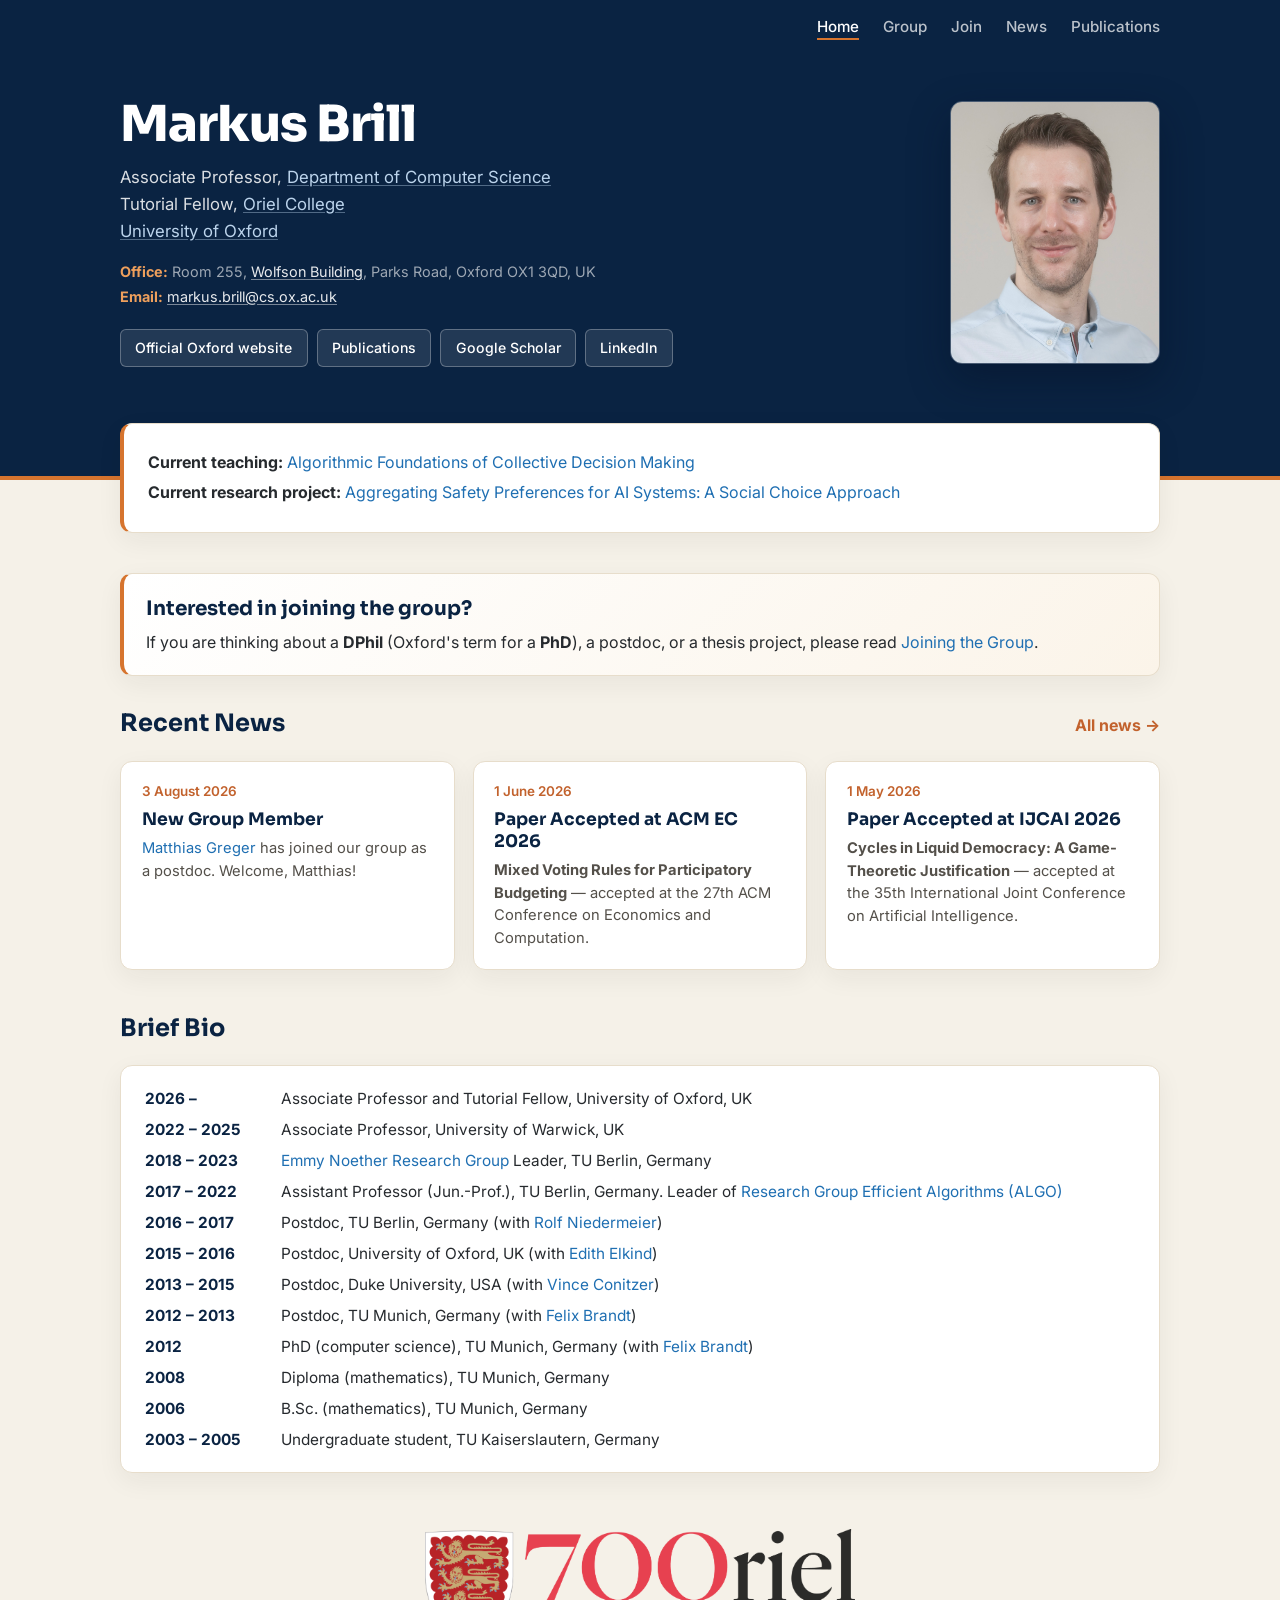
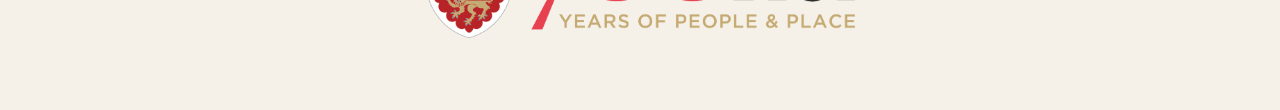
==== commit 7f8b319c: "update" ====
--- a/docs/index.html
+++ b/docs/index.html
@@ -26,8 +26,6 @@
         <a href="https://www.cs.ox.ac.uk/people/markus.brill/">Official Oxford website</a>
         <a href="publications.html">Publications</a>
         <a href="http://scholar.google.de/citations?user=LeFkVsYAAAAJ&amp;hl=de">Google Scholar</a>
-        <a href="http://dblp.uni-trier.de/pers/hd/b/Brill:Markus">dblp</a>
-        <a href="https://arxiv.org/search/?query=Brill%2C+Markus&amp;searchtype=all&amp;abstracts=show&amp;order=-announced_date_first&amp;size=50">arXiv</a>
         <a href="https://www.linkedin.com/in/markus-brill-9b841439/">LinkedIn</a>
       </div>
     </div>
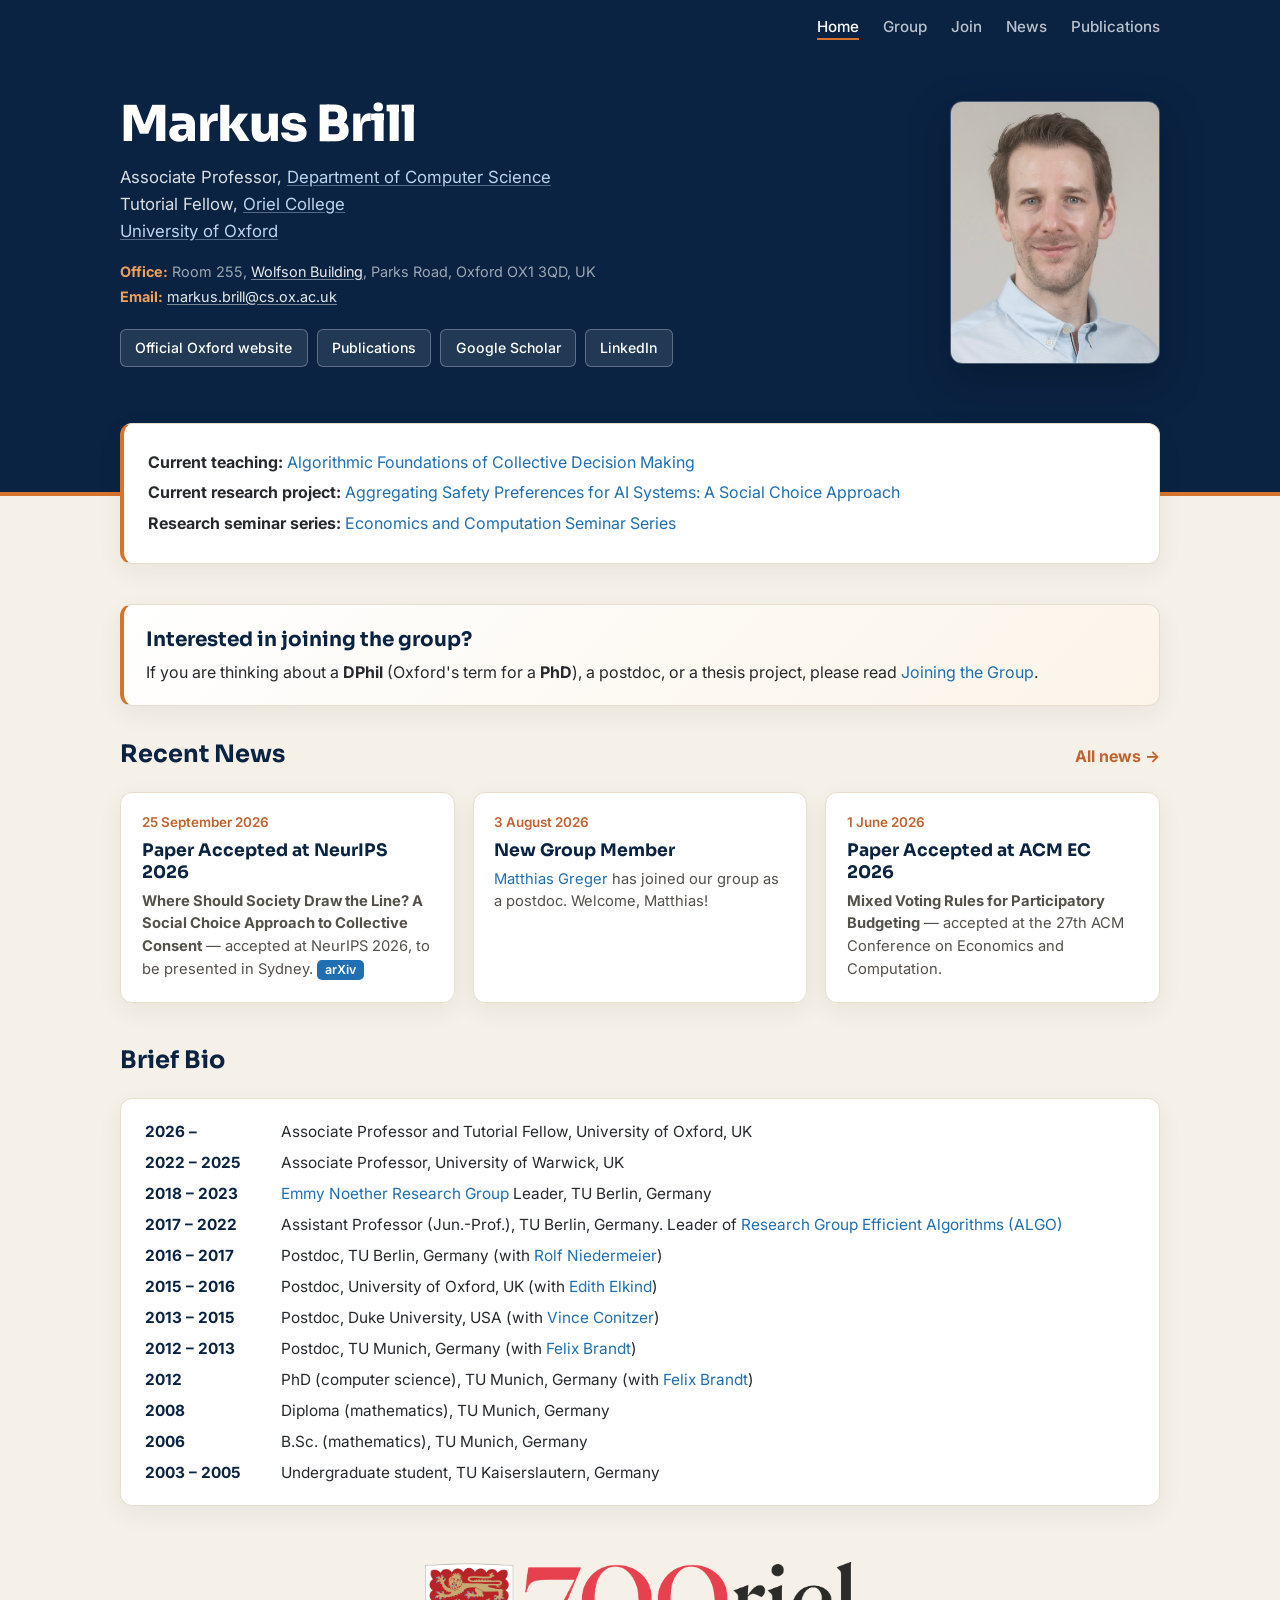
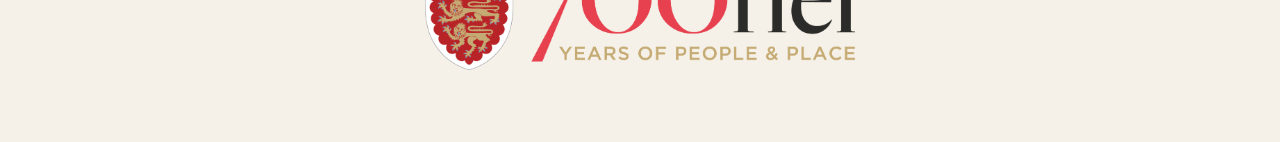
==== commit 83d0a806: "update" ====
--- a/docs/index.html
+++ b/docs/index.html
@@ -37,6 +37,7 @@
   <div class="card current">
     <p><strong>Current teaching:</strong> <a href="https://www.cs.ox.ac.uk/teaching/courses/AFCDM/">Algorithmic Foundations of Collective Decision Making</a></p>
     <p><strong>Current research project:</strong> <a href="https://sites.google.com/view/sc4ai/projects/aspai">Aggregating Safety Preferences for AI Systems: A Social Choice Approach</a></p>
+    <p><strong>Research seminar series:</strong> <a href="https://www.cs.ox.ac.uk/seminars/Economics%20and%20Computation%20Seminar%20Series/">Economics and Computation Seminar Series</a></p>
   </div>
 </div></section>
 
@@ -53,6 +54,11 @@
   </div>
   <div class="news">
     <article>
+      <span class="date">25 September 2026</span>
+      <h3><a href="news.html#paper-accepted-at-neurips-2026">Paper Accepted at NeurIPS 2026</a></h3>
+      <p><strong>Where Should Society Draw the Line? A Social Choice Approach to Collective Consent</strong> — accepted at NeurIPS 2026, to be presented in Sydney. <a class="ref" href="https://arxiv.org/abs/2609.10759">arXiv</a></p>
+    </article>
+    <article>
       <span class="date">3 August 2026</span>
       <h3><a href="news.html#new-group-member-matthias-greger">New Group Member</a></h3>
       <p><a href="https://matthias-greger.de">Matthias Greger</a> has joined our group as a postdoc. Welcome, Matthias!</p>
@@ -61,11 +67,6 @@
       <span class="date">1 June 2026</span>
       <h3><a href="news.html">Paper Accepted at ACM EC 2026</a></h3>
       <p><strong>Mixed Voting Rules for Participatory Budgeting</strong> — accepted at the 27th ACM Conference on Economics and Computation.</p>
-    </article>
-    <article>
-      <span class="date">1 May 2026</span>
-      <h3><a href="news.html">Paper Accepted at IJCAI 2026</a></h3>
-      <p><strong>Cycles in Liquid Democracy: A Game-Theoretic Justification</strong> — accepted at the 35th International Joint Conference on Artificial Intelligence.</p>
     </article>
   </div>
 
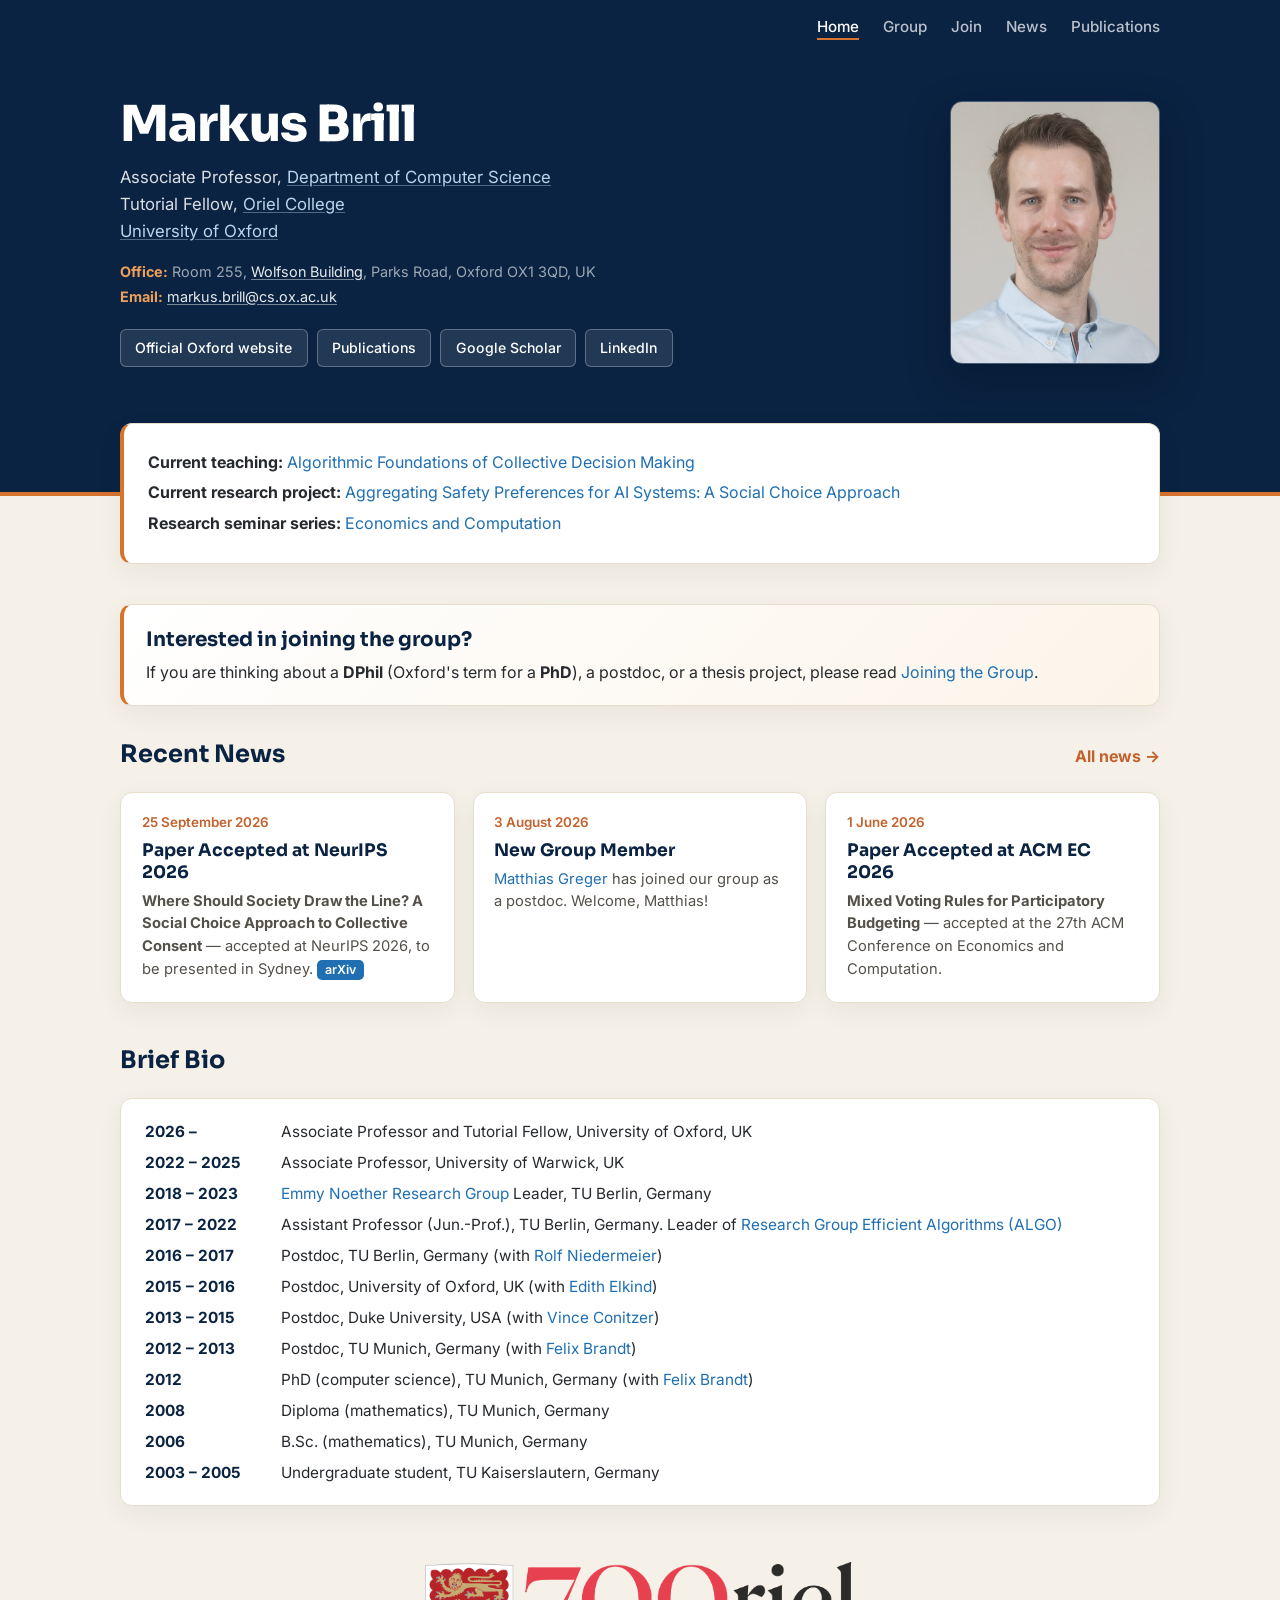
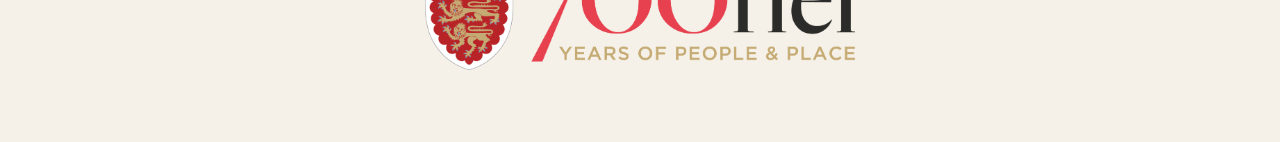
==== commit a31ea4b3: "Update index.html" ====
--- a/docs/index.html
+++ b/docs/index.html
@@ -37,7 +37,7 @@
   <div class="card current">
     <p><strong>Current teaching:</strong> <a href="https://www.cs.ox.ac.uk/teaching/courses/AFCDM/">Algorithmic Foundations of Collective Decision Making</a></p>
     <p><strong>Current research project:</strong> <a href="https://sites.google.com/view/sc4ai/projects/aspai">Aggregating Safety Preferences for AI Systems: A Social Choice Approach</a></p>
-    <p><strong>Research seminar series:</strong> <a href="https://www.cs.ox.ac.uk/seminars/Economics%20and%20Computation%20Seminar%20Series/">Economics and Computation Seminar Series</a></p>
+    <p><strong>Research seminar series:</strong> <a href="https://www.cs.ox.ac.uk/seminars/Economics%20and%20Computation%20Seminar%20Series/">Economics and Computation</a></p>
   </div>
 </div></section>
 
